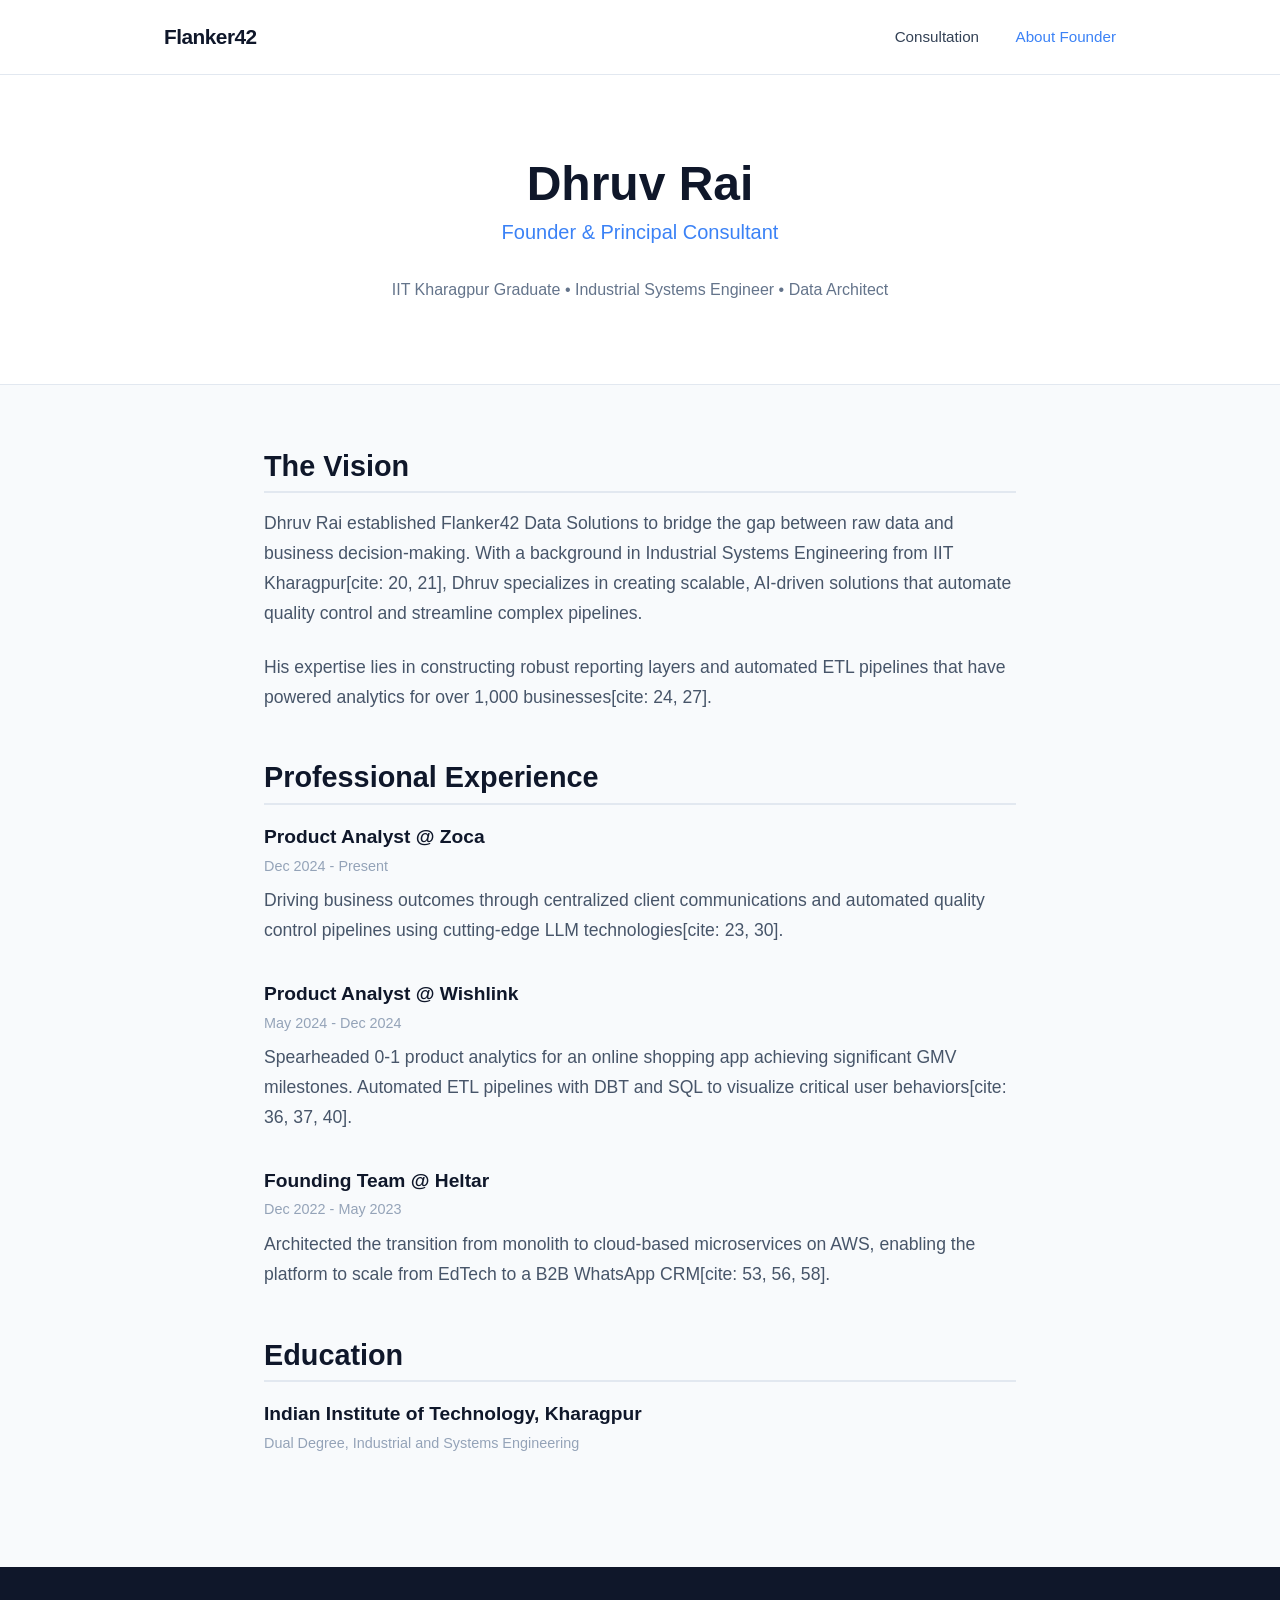
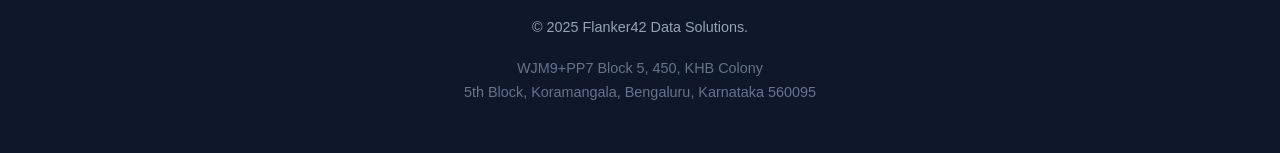
==== about.html @ cacd9719 "new theme" ====
<!DOCTYPE html>
<html lang="en">
<head>
    <meta charset="UTF-8">
    <meta name="viewport" content="width=device-width, initial-scale=1.0">
    <title>About - Flanker42 Data Solutions</title>
    <style>
        /* --- Shared CSS (Matches Index) --- */
        :root { --primary: #0f172a; --accent: #3b82f6; --text: #334155; --bg: #f8fafc; --white: #ffffff; --border: #e2e8f0; }
        * { margin: 0; padding: 0; box-sizing: border-box; }
        body { font-family: -apple-system, BlinkMacSystemFont, "Segoe UI", Roboto, Helvetica, Arial, sans-serif; line-height: 1.7; color: var(--text); background: var(--bg); }
        h1, h2, h3 { color: var(--primary); line-height: 1.2; font-weight: 700; }
        a { text-decoration: none; color: inherit; transition: 0.3s; }
        
        nav { background: var(--white); border-bottom: 1px solid var(--border); position: sticky; top: 0; z-index: 100; }
        .nav-inner { max-width: 1000px; margin: 0 auto; padding: 1.2rem 1.5rem; display: flex; justify-content: space-between; align-items: center; }
        .logo { font-size: 1.3rem; font-weight: 800; color: var(--primary); letter-spacing: -0.5px; }
        .nav-links a { margin-left: 2rem; font-size: 0.95rem; font-weight: 500; }
        .nav-links a:hover, .nav-links a.active { color: var(--accent); }

        /* Profile Specifics */
        .profile-header { background: var(--white); padding: 5rem 1.5rem; text-align: center; border-bottom: 1px solid var(--border); }
        .profile-header h1 { font-size: 3rem; margin-bottom: 0.5rem; }
        .profile-header h3 { font-size: 1.25rem; color: var(--accent); font-weight: 500; margin-bottom: 2rem; }
        
        .content-container { max-width: 800px; margin: 0 auto; padding: 4rem 1.5rem; }
        .bio-section { margin-bottom: 3rem; }
        .bio-section h2 { font-size: 1.8rem; margin-bottom: 1rem; padding-bottom: 0.5rem; border-bottom: 2px solid var(--border); }
        .bio-section p { margin-bottom: 1.5rem; font-size: 1.1rem; color: #475569; }
        
        .exp-item { margin-bottom: 2rem; }
        .exp-item h4 { font-size: 1.2rem; color: var(--primary); font-weight: 700; }
        .exp-item span { font-size: 0.9rem; color: #94a3b8; display: block; margin-bottom: 0.5rem; }
        
        footer { background: var(--primary); color: #94a3b8; padding: 3rem 1.5rem; text-align: center; font-size: 0.9rem; }
        .address { margin-top: 1rem; color: #64748b; font-style: normal; }
    </style>
</head>
<body>

    <nav>
        <div class="nav-inner">
            <a href="index.html" class="logo">Flanker42</a>
            <div class="nav-links">
                <a href="index.html">Consultation</a>
                <a href="about.html" class="active">About Founder</a>
            </div>
        </div>
    </nav>

    <header class="profile-header">
        <h1>Dhruv Rai</h1>
        <h3>Founder & Principal Consultant</h3>
        <p style="max-width: 600px; margin: 0 auto; color: #64748b;">
            IIT Kharagpur Graduate &bull; Industrial Systems Engineer &bull; Data Architect
        </p>
    </header>

    <main class="content-container">
        <section class="bio-section">
            <h2>The Vision</h2>
            <p>
                Dhruv Rai established Flanker42 Data Solutions to bridge the gap between raw data and business decision-making. With a background in Industrial Systems Engineering from IIT Kharagpur[cite: 20, 21], Dhruv specializes in creating scalable, AI-driven solutions that automate quality control and streamline complex pipelines.
            </p>
            <p>
                His expertise lies in constructing robust reporting layers and automated ETL pipelines that have powered analytics for over 1,000 businesses[cite: 24, 27].
            </p>
        </section>

        <section class="bio-section">
            <h2>Professional Experience</h2>
            
            <div class="exp-item">
                <h4>Product Analyst @ Zoca</h4>
                <span>Dec 2024 - Present</span>
                <p>Driving business outcomes through centralized client communications and automated quality control pipelines using cutting-edge LLM technologies[cite: 23, 30].</p>
            </div>

            <div class="exp-item">
                <h4>Product Analyst @ Wishlink</h4>
                <span>May 2024 - Dec 2024</span>
                <p>Spearheaded 0-1 product analytics for an online shopping app achieving significant GMV milestones. Automated ETL pipelines with DBT and SQL to visualize critical user behaviors[cite: 36, 37, 40].</p>
            </div>

            <div class="exp-item">
                <h4>Founding Team @ Heltar</h4>
                <span>Dec 2022 - May 2023</span>
                <p>Architected the transition from monolith to cloud-based microservices on AWS, enabling the platform to scale from EdTech to a B2B WhatsApp CRM[cite: 53, 56, 58].</p>
            </div>
        </section>

        <section class="bio-section">
            <h2>Education</h2>
            <div class="exp-item">
                <h4>Indian Institute of Technology, Kharagpur</h4>
                <span>Dual Degree, Industrial and Systems Engineering</span>
            </div>
        </section>
    </main>

    <footer>
        <p>&copy; 2025 Flanker42 Data Solutions.</p>
        <address class="address">
            WJM9+PP7 Block 5, 450, KHB Colony<br>
            5th Block, Koramangala, Bengaluru, Karnataka 560095
        </address>
    </footer>

</body>
</html>
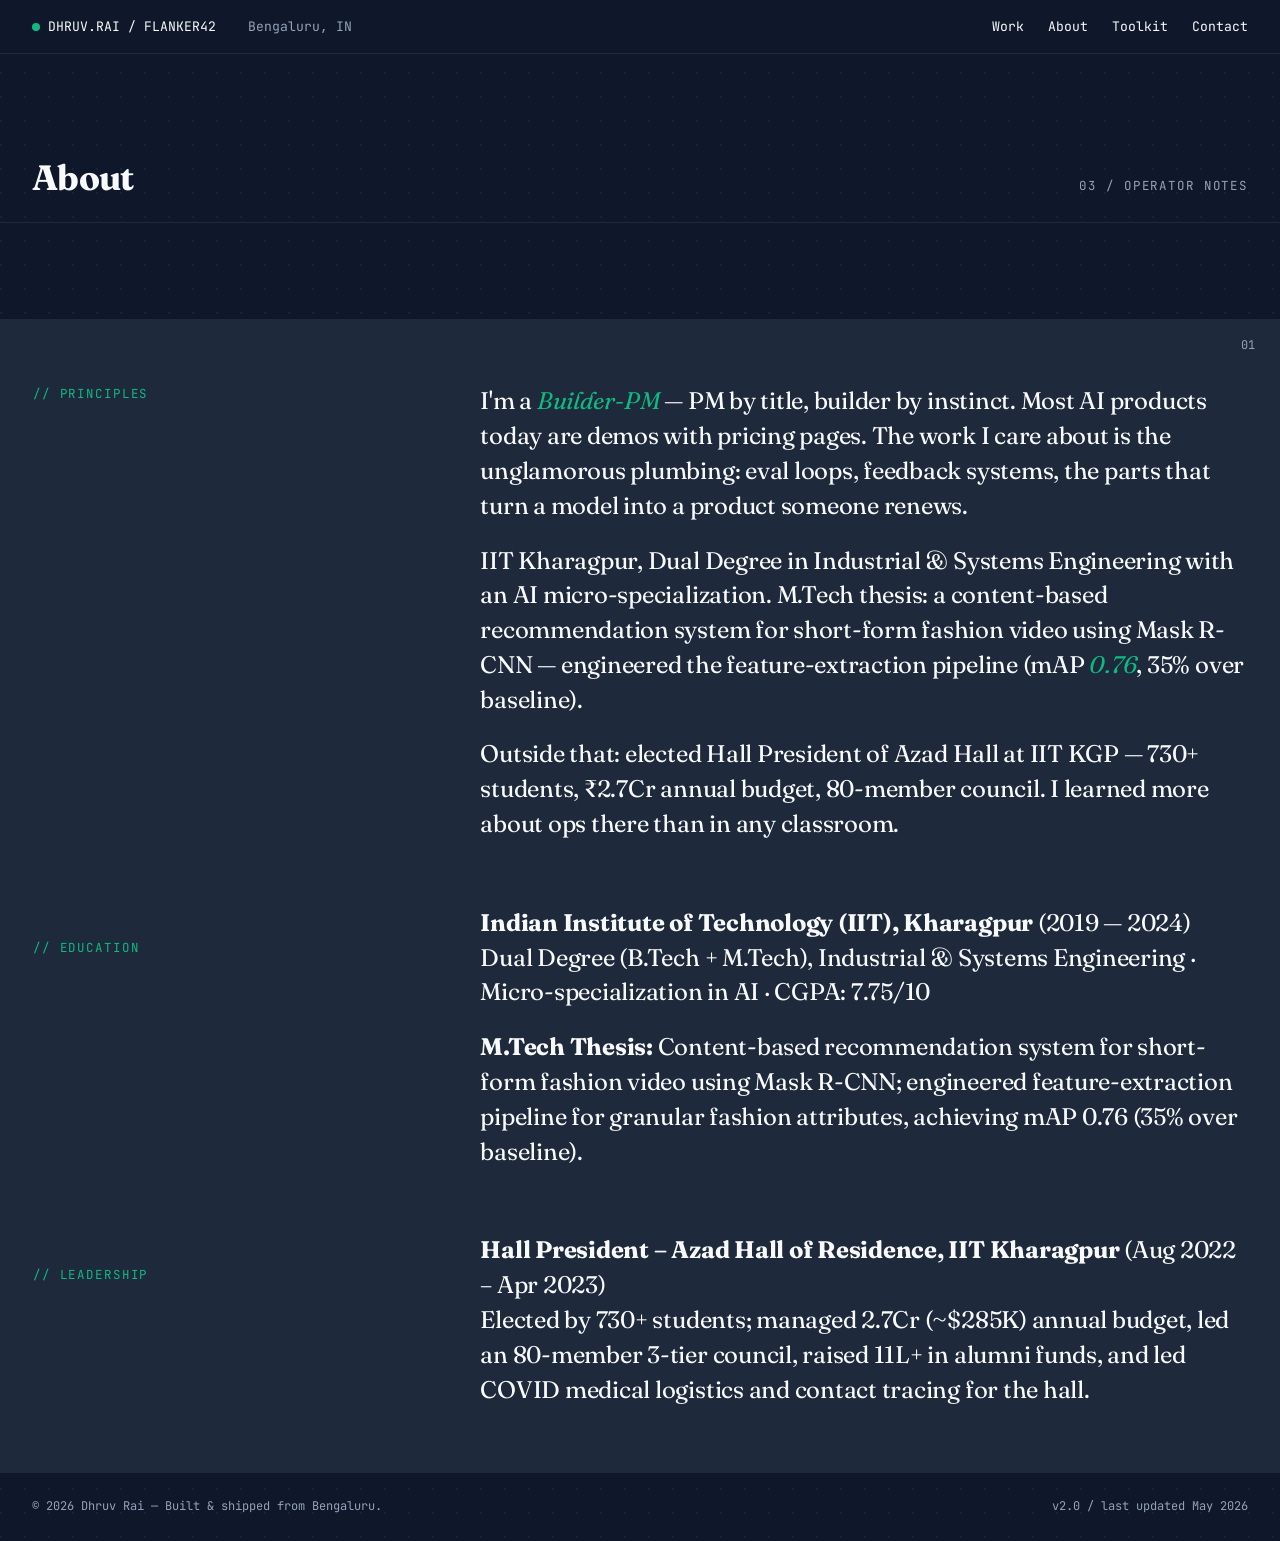
==== commit 5163c9e9: "Redesign portfolio as a multipager with blue/green theme and update CV content Co-authored-by: fLanK" ====
--- a/about.html
+++ b/about.html
@@ -3,107 +3,59 @@
 <head>
     <meta charset="UTF-8">
     <meta name="viewport" content="width=device-width, initial-scale=1.0">
-    <title>About - Flanker42 Data Solutions</title>
-    <style>
-        /* --- Shared CSS (Matches Index) --- */
-        :root { --primary: #0f172a; --accent: #3b82f6; --text: #334155; --bg: #f8fafc; --white: #ffffff; --border: #e2e8f0; }
-        * { margin: 0; padding: 0; box-sizing: border-box; }
-        body { font-family: -apple-system, BlinkMacSystemFont, "Segoe UI", Roboto, Helvetica, Arial, sans-serif; line-height: 1.7; color: var(--text); background: var(--bg); }
-        h1, h2, h3 { color: var(--primary); line-height: 1.2; font-weight: 700; }
-        a { text-decoration: none; color: inherit; transition: 0.3s; }
-        
-        nav { background: var(--white); border-bottom: 1px solid var(--border); position: sticky; top: 0; z-index: 100; }
-        .nav-inner { max-width: 1000px; margin: 0 auto; padding: 1.2rem 1.5rem; display: flex; justify-content: space-between; align-items: center; }
-        .logo { font-size: 1.3rem; font-weight: 800; color: var(--primary); letter-spacing: -0.5px; }
-        .nav-links a { margin-left: 2rem; font-size: 0.95rem; font-weight: 500; }
-        .nav-links a:hover, .nav-links a.active { color: var(--accent); }
-
-        /* Profile Specifics */
-        .profile-header { background: var(--white); padding: 5rem 1.5rem; text-align: center; border-bottom: 1px solid var(--border); }
-        .profile-header h1 { font-size: 3rem; margin-bottom: 0.5rem; }
-        .profile-header h3 { font-size: 1.25rem; color: var(--accent); font-weight: 500; margin-bottom: 2rem; }
-        
-        .content-container { max-width: 800px; margin: 0 auto; padding: 4rem 1.5rem; }
-        .bio-section { margin-bottom: 3rem; }
-        .bio-section h2 { font-size: 1.8rem; margin-bottom: 1rem; padding-bottom: 0.5rem; border-bottom: 2px solid var(--border); }
-        .bio-section p { margin-bottom: 1.5rem; font-size: 1.1rem; color: #475569; }
-        
-        .exp-item { margin-bottom: 2rem; }
-        .exp-item h4 { font-size: 1.2rem; color: var(--primary); font-weight: 700; }
-        .exp-item span { font-size: 0.9rem; color: #94a3b8; display: block; margin-bottom: 0.5rem; }
-        
-        footer { background: var(--primary); color: #94a3b8; padding: 3rem 1.5rem; text-align: center; font-size: 0.9rem; }
-        .address { margin-top: 1rem; color: #64748b; font-style: normal; }
-    </style>
+    <title>About - Dhruv Rai</title>
+    <meta name="description" content="Dhruv Rai — AI Product Manager and Builder-PM. Shipping agentic AI for SMBs at Zoca. IIT Kharagpur.">
+    <link rel="preconnect" href="https://fonts.googleapis.com">
+    <link rel="preconnect" href="https://fonts.gstatic.com" crossorigin>
+    <link href="https://fonts.googleapis.com/css2?family=Fraunces:opsz,wght@9..144,400;9..144,600;9..144,700;9..144,900&family=JetBrains+Mono:wght@400;500;700&family=Inter:wght@400;500;600&display=swap" rel="stylesheet">
+    <link rel="stylesheet" href="style.css">
 </head>
 <body>
 
-    <nav>
-        <div class="nav-inner">
-            <a href="index.html" class="logo">Flanker42</a>
-            <div class="nav-links">
-                <a href="index.html">Consultation</a>
-                <a href="about.html" class="active">About Founder</a>
+    <div class="topbar">
+        <div class="topbar-inner">
+            <div class="topbar-left">
+                <a href="index.html"><span><span class="signal"></span>DHRUV.RAI / FLANKER42</span></a>
+                <span style="color: var(--muted);">Bengaluru, IN</span>
+            </div>
+            <div class="topbar-right">
+                <a href="work.html">Work</a>
+                <a href="about.html">About</a>
+                <a href="toolkit.html">Toolkit</a>
+                <a href="contact.html">Contact</a>
             </div>
         </div>
-    </nav>
+    </div>
 
-    <header class="profile-header">
-        <h1>Dhruv Rai</h1>
-        <h3>Founder & Principal Consultant</h3>
-        <p style="max-width: 600px; margin: 0 auto; color: #64748b;">
-            IIT Kharagpur Graduate &bull; Industrial Systems Engineer &bull; Data Architect
-        </p>
-    </header>
+    <div class="section-header" id="about">
+        <h2>About</h2>
+        <span class="label">03 / Operator notes</span>
+    </div>
+    <section class="about">
+        <div class="about-label">// principles</div>
+        <div class="about-body">
+            <p>I'm a <em>Builder-PM</em> — PM by title, builder by instinct. Most AI products today are demos with pricing pages. The work I care about is the unglamorous plumbing: eval loops, feedback systems, the parts that turn a model into a product someone renews.</p>
+            <p>IIT Kharagpur, Dual Degree in Industrial &amp; Systems Engineering with an AI micro-specialization. M.Tech thesis: a content-based recommendation system for short-form fashion video using Mask R-CNN — engineered the feature-extraction pipeline (mAP <em>0.76</em>, 35% over baseline).</p>
+            <p>Outside that: elected Hall President of Azad Hall at IIT KGP — 730+ students, ₹2.7Cr annual budget, 80-member council. I learned more about ops there than in any classroom.</p>
 
-    <main class="content-container">
-        <section class="bio-section">
-            <h2>The Vision</h2>
-            <p>
-                Dhruv Rai established Flanker42 Data Solutions to bridge the gap between raw data and business decision-making. With a background in Industrial Systems Engineering from IIT Kharagpur[cite: 20, 21], Dhruv specializes in creating scalable, AI-driven solutions that automate quality control and streamline complex pipelines.
-            </p>
-            <p>
-                His expertise lies in constructing robust reporting layers and automated ETL pipelines that have powered analytics for over 1,000 businesses[cite: 24, 27].
-            </p>
-        </section>
-
-        <section class="bio-section">
-            <h2>Professional Experience</h2>
-            
-            <div class="exp-item">
-                <h4>Product Analyst @ Zoca</h4>
-                <span>Dec 2024 - Present</span>
-                <p>Driving business outcomes through centralized client communications and automated quality control pipelines using cutting-edge LLM technologies[cite: 23, 30].</p>
-            </div>
-
-            <div class="exp-item">
-                <h4>Product Analyst @ Wishlink</h4>
-                <span>May 2024 - Dec 2024</span>
-                <p>Spearheaded 0-1 product analytics for an online shopping app achieving significant GMV milestones. Automated ETL pipelines with DBT and SQL to visualize critical user behaviors[cite: 36, 37, 40].</p>
-            </div>
-
-            <div class="exp-item">
-                <h4>Founding Team @ Heltar</h4>
-                <span>Dec 2022 - May 2023</span>
-                <p>Architected the transition from monolith to cloud-based microservices on AWS, enabling the platform to scale from EdTech to a B2B WhatsApp CRM[cite: 53, 56, 58].</p>
-            </div>
-        </section>
-
-        <section class="bio-section">
-            <h2>Education</h2>
-            <div class="exp-item">
-                <h4>Indian Institute of Technology, Kharagpur</h4>
-                <span>Dual Degree, Industrial and Systems Engineering</span>
-            </div>
-        </section>
-    </main>
+        </div>
+        <div class="about-label" style="margin-top: 2rem;">// education</div>
+        <div class="about-body">
+            <p><strong>Indian Institute of Technology (IIT), Kharagpur</strong> (2019 &mdash; 2024)<br>
+            Dual Degree (B.Tech + M.Tech), Industrial &amp; Systems Engineering &middot; Micro-specialization in AI &middot; CGPA: 7.75/10</p>
+            <p><strong>M.Tech Thesis:</strong> Content-based recommendation system for short-form fashion video using Mask R-CNN; engineered feature-extraction pipeline for granular fashion attributes, achieving mAP 0.76 (35% over baseline).</p>
+        </div>
+        <div class="about-label" style="margin-top: 2rem;">// leadership</div>
+        <div class="about-body">
+            <p><strong>Hall President &ndash; Azad Hall of Residence, IIT Kharagpur</strong> (Aug 2022 &ndash; Apr 2023)<br>
+            Elected by 730+ students; managed 2.7Cr (~$285K) annual budget, led an 80-member 3-tier council, raised 11L+ in alumni funds, and led COVID medical logistics and contact tracing for the hall.</p>
+        </div>
+    </div>
+    </section>
 
     <footer>
-        <p>&copy; 2025 Flanker42 Data Solutions.</p>
-        <address class="address">
-            WJM9+PP7 Block 5, 450, KHB Colony<br>
-            5th Block, Koramangala, Bengaluru, Karnataka 560095
-        </address>
+        <span>© 2026 Dhruv Rai — Built &amp; shipped from Bengaluru.</span>
+        <span>v2.0 / last updated May 2026</span>
     </footer>
 
 </body>
--- a/style.css
+++ b/style.css
@@ -0,0 +1,428 @@
+:root {
+            --bg: #0f172a;
+            --ink: #f8fafc;
+            --muted: #94a3b8;
+            --line: #1e293b;
+            --accent: #10b981;
+            --paper: #1e293b;
+            --card: #334155;
+        }
+
+        * { margin: 0; padding: 0; box-sizing: border-box; }
+        html { scroll-behavior: smooth; }
+
+        body {
+            font-family: 'Inter', sans-serif;
+            background: var(--bg);
+            color: var(--ink);
+            line-height: 1.6;
+            font-size: 16px;
+            overflow-x: hidden;
+            background-image: radial-gradient(circle at 1px 1px, rgba(248,250,252,0.05) 1px, transparent 0);
+            background-size: 24px 24px;
+        }
+
+        a { color: inherit; text-decoration: none; }
+
+        /* Top Bar */
+        .topbar {
+            border-bottom: 1px solid var(--line);
+            background: var(--bg);
+            position: sticky;
+            top: 0;
+            z-index: 100;
+            backdrop-filter: blur(8px);
+        }
+        .topbar-inner {
+            max-width: 1280px;
+            margin: 0 auto;
+            padding: 1rem 2rem;
+            display: flex;
+            justify-content: space-between;
+            align-items: center;
+            font-family: 'JetBrains Mono', monospace;
+            font-size: 0.82rem;
+        }
+        .topbar-left { display: flex; gap: 2rem; align-items: center; }
+        .signal {
+            display: inline-block;
+            width: 8px; height: 8px;
+            background: var(--accent);
+            border-radius: 50%;
+            margin-right: 0.5rem;
+            animation: pulse 2s infinite;
+        }
+        @keyframes pulse {
+            0%, 100% { opacity: 1; }
+            50% { opacity: 0.4; }
+        }
+        .topbar-right { display: flex; gap: 1.5rem; }
+        .topbar-right a { transition: color 0.2s; }
+        .topbar-right a:hover { color: var(--accent); }
+
+        /* Hero */
+        .hero {
+            max-width: 1280px;
+            margin: 0 auto;
+            padding: 5rem 2rem 4rem;
+            position: relative;
+        }
+        .hero-meta {
+            font-family: 'JetBrains Mono', monospace;
+            font-size: 0.78rem;
+            color: var(--muted);
+            text-transform: uppercase;
+            letter-spacing: 0.15em;
+            margin-bottom: 2rem;
+            display: flex;
+            gap: 1.5rem;
+            flex-wrap: wrap;
+        }
+        .hero-meta span::before {
+            content: "→ ";
+            color: var(--accent);
+        }
+        .hero h1 {
+            font-family: 'Fraunces', serif;
+            font-weight: 900;
+            font-size: clamp(3rem, 9vw, 7.5rem);
+            line-height: 0.95;
+            letter-spacing: -0.04em;
+            margin-bottom: 2rem;
+            font-variation-settings: "opsz" 144;
+        }
+        .hero h1 em {
+            font-style: italic;
+            font-weight: 400;
+            color: var(--accent);
+        }
+        .hero-tagline {
+            max-width: 640px;
+            font-size: 1.35rem;
+            line-height: 1.5;
+            color: var(--ink);
+            margin-bottom: 3rem;
+            font-weight: 400;
+        }
+        .hero-tagline strong { font-weight: 600; }
+        .hero-grid {
+            display: grid;
+            grid-template-columns: 1fr 1fr 1fr 1fr;
+            gap: 0;
+            border-top: 1px solid var(--line);
+            border-bottom: 1px solid var(--line);
+            margin-top: 2rem;
+        }
+        .stat {
+            padding: 1.5rem 1.25rem;
+            border-right: 1px solid var(--line);
+        }
+        .stat:last-child { border-right: none; }
+        .stat-num {
+            font-family: 'Fraunces', serif;
+            font-size: 2.4rem;
+            font-weight: 700;
+            line-height: 1;
+            margin-bottom: 0.5rem;
+            letter-spacing: -0.02em;
+        }
+        .stat-label {
+            font-family: 'JetBrains Mono', monospace;
+            font-size: 0.72rem;
+            color: var(--muted);
+            text-transform: uppercase;
+            letter-spacing: 0.1em;
+        }
+
+        /* Section header */
+        .section-header {
+            max-width: 1280px;
+            margin: 6rem auto 2rem;
+            padding: 0 2rem;
+            display: flex;
+            justify-content: space-between;
+            align-items: baseline;
+            border-bottom: 1px solid var(--line);
+            padding-bottom: 1rem;
+        }
+        .section-header h2 {
+            font-family: 'Fraunces', serif;
+            font-size: 2.2rem;
+            font-weight: 700;
+            letter-spacing: -0.02em;
+        }
+        .section-header .label {
+            font-family: 'JetBrains Mono', monospace;
+            font-size: 0.78rem;
+            color: var(--muted);
+            text-transform: uppercase;
+            letter-spacing: 0.15em;
+        }
+
+        /* Work */
+        .work { max-width: 1280px; margin: 0 auto; padding: 0 2rem; }
+        .role {
+            border-bottom: 1px solid var(--line);
+            padding: 2.5rem 0;
+            display: grid;
+            grid-template-columns: 240px 1fr;
+            gap: 3rem;
+        }
+        .role:last-child { border-bottom: none; }
+        .role-meta {
+            font-family: 'JetBrains Mono', monospace;
+            font-size: 0.82rem;
+        }
+        .role-company {
+            font-weight: 700;
+            font-size: 1rem;
+            margin-bottom: 0.4rem;
+            color: var(--ink);
+        }
+        .role-period { color: var(--muted); margin-bottom: 0.6rem; }
+        .role-tag {
+            display: inline-block;
+            padding: 0.2rem 0.6rem;
+            background: var(--ink);
+            color: var(--bg);
+            font-size: 0.7rem;
+            text-transform: uppercase;
+            letter-spacing: 0.1em;
+            margin-top: 0.4rem;
+        }
+        .role-tag.alt { background: var(--accent); color: var(--ink); }
+        .role-body h3 {
+            font-family: 'Fraunces', serif;
+            font-size: 1.6rem;
+            font-weight: 600;
+            margin-bottom: 0.3rem;
+            letter-spacing: -0.01em;
+        }
+        .role-subtitle {
+            color: var(--muted);
+            font-size: 0.95rem;
+            margin-bottom: 1.5rem;
+            font-style: italic;
+        }
+        .ship-list { list-style: none; display: grid; gap: 1rem; }
+        .ship {
+            display: grid;
+            grid-template-columns: auto 1fr;
+            gap: 1rem;
+            padding: 0.75rem 0;
+            transition: transform 0.2s;
+        }
+        .ship:hover { transform: translateX(4px); }
+        .ship-marker {
+            font-family: 'JetBrains Mono', monospace;
+            font-size: 0.75rem;
+            color: var(--accent);
+            font-weight: 700;
+            padding-top: 0.15rem;
+            white-space: nowrap;
+        }
+        .ship-content strong {
+            display: block;
+            font-weight: 600;
+            margin-bottom: 0.25rem;
+            color: var(--ink);
+        }
+        .ship-content span { color: var(--muted); font-size: 0.95rem; }
+        .ship-content .num {
+            color: var(--accent);
+            font-weight: 600;
+            font-family: 'JetBrains Mono', monospace;
+            font-size: 0.92rem;
+        }
+
+        /* About */
+        .about {
+            max-width: 1280px;
+            margin: 6rem auto 0;
+            padding: 4rem 2rem;
+            background: var(--paper);
+            border: 1px solid var(--line);
+            display: grid;
+            grid-template-columns: 1fr 2fr;
+            gap: 4rem;
+            position: relative;
+        }
+        .about::before {
+            content: "01";
+            position: absolute;
+            top: 1rem; right: 1.5rem;
+            font-family: 'JetBrains Mono', monospace;
+            font-size: 0.75rem;
+            color: var(--muted);
+        }
+        .about-label {
+            font-family: 'JetBrains Mono', monospace;
+            font-size: 0.78rem;
+            text-transform: uppercase;
+            letter-spacing: 0.15em;
+            color: var(--accent);
+        }
+        .about-body {
+            font-family: 'Fraunces', serif;
+            font-size: 1.5rem;
+            line-height: 1.45;
+            font-weight: 400;
+            letter-spacing: -0.01em;
+        }
+        .about-body p { margin-bottom: 1.25rem; }
+        .about-body p:last-child { margin-bottom: 0; }
+        .about-body em { color: var(--accent); font-style: italic; }
+
+        /* Toolkit */
+        .toolkit { max-width: 1280px; margin: 4rem auto 0; padding: 0 2rem; }
+        .toolkit-grid {
+            display: grid;
+            grid-template-columns: repeat(3, 1fr);
+            gap: 1px;
+            background: var(--line);
+            border: 1px solid var(--line);
+        }
+        .tool-cell { background: var(--card); padding: 2rem 1.75rem; }
+        .tool-cell h4 {
+            font-family: 'JetBrains Mono', monospace;
+            font-size: 0.78rem;
+            text-transform: uppercase;
+            letter-spacing: 0.15em;
+            color: var(--accent);
+            margin-bottom: 1rem;
+        }
+        .tool-cell p {
+            font-family: 'Fraunces', serif;
+            font-size: 1.1rem;
+            line-height: 1.5;
+        }
+
+        /* Closer / Contact */
+        .closer { max-width: 1280px; margin: 6rem auto 0; padding: 0 2rem; }
+        .consult-note {
+            border: 1px solid var(--line);
+            padding: 2rem 2.25rem;
+            margin-bottom: 3rem;
+            display: flex;
+            justify-content: space-between;
+            align-items: center;
+            gap: 2rem;
+            background: var(--paper);
+            flex-wrap: wrap;
+        }
+        .consult-note-text {
+            font-family: 'JetBrains Mono', monospace;
+            font-size: 0.85rem;
+            line-height: 1.5;
+            flex: 1;
+            min-width: 280px;
+        }
+        .consult-note-text strong {
+            color: var(--accent);
+            text-transform: uppercase;
+            letter-spacing: 0.1em;
+            font-size: 0.78rem;
+            display: block;
+            margin-bottom: 0.4rem;
+        }
+        .consult-link {
+            font-family: 'JetBrains Mono', monospace;
+            font-size: 0.85rem;
+            border-bottom: 1px solid var(--ink);
+            padding-bottom: 2px;
+            transition: color 0.2s, border-color 0.2s;
+            white-space: nowrap;
+        }
+        .consult-link:hover { color: var(--accent); border-color: var(--accent); }
+
+        .contact-block { text-align: center; padding: 5rem 0 6rem; }
+        .contact-block .pre {
+            font-family: 'JetBrains Mono', monospace;
+            font-size: 0.78rem;
+            color: var(--muted);
+            text-transform: uppercase;
+            letter-spacing: 0.2em;
+            margin-bottom: 1.5rem;
+        }
+        .contact-block h2 {
+            font-family: 'Fraunces', serif;
+            font-size: clamp(2.5rem, 6vw, 4.5rem);
+            font-weight: 900;
+            letter-spacing: -0.03em;
+            line-height: 1;
+            margin-bottom: 2rem;
+        }
+        .contact-block h2 em {
+            font-style: italic;
+            font-weight: 400;
+            color: var(--accent);
+        }
+        .contact-links {
+            display: flex;
+            gap: 0.75rem;
+            justify-content: center;
+            flex-wrap: wrap;
+            margin-top: 2rem;
+        }
+        .contact-pill {
+            font-family: 'JetBrains Mono', monospace;
+            font-size: 0.85rem;
+            padding: 0.7rem 1.25rem;
+            border: 1px solid var(--line);
+            transition: background 0.2s, color 0.2s;
+            background: var(--bg);
+        }
+        .contact-pill:hover { background: var(--ink); color: var(--bg); }
+        .contact-pill.primary {
+            background: var(--accent);
+            border-color: var(--accent);
+            color: var(--ink);
+            font-weight: 600;
+        }
+        .contact-pill.primary:hover {
+            background: var(--ink);
+            border-color: var(--ink);
+            color: var(--bg);
+        }
+
+        footer {
+            border-top: 1px solid var(--line);
+            padding: 1.5rem 2rem;
+            font-family: 'JetBrains Mono', monospace;
+            font-size: 0.75rem;
+            color: var(--muted);
+            display: flex;
+            justify-content: space-between;
+            max-width: 1280px;
+            margin: 0 auto;
+            flex-wrap: wrap;
+            gap: 1rem;
+        }
+
+        @keyframes fadeUp {
+            from { opacity: 0; transform: translateY(20px); }
+            to { opacity: 1; transform: translateY(0); }
+        }
+        .hero h1, .hero-tagline, .hero-meta, .hero-grid {
+            animation: fadeUp 0.7s ease-out backwards;
+        }
+        .hero-meta { animation-delay: 0.05s; }
+        .hero h1 { animation-delay: 0.15s; }
+        .hero-tagline { animation-delay: 0.3s; }
+        .hero-grid { animation-delay: 0.45s; }
+
+        @media (max-width: 900px) {
+            .hero-grid { grid-template-columns: 1fr 1fr; }
+            .stat:nth-child(2) { border-right: none; }
+            .stat:nth-child(1), .stat:nth-child(2) { border-bottom: 1px solid var(--line); }
+            .role { grid-template-columns: 1fr; gap: 1.5rem; }
+            .about { grid-template-columns: 1fr; gap: 1.5rem; padding: 2.5rem 1.5rem; }
+            .about-body { font-size: 1.2rem; }
+            .toolkit-grid { grid-template-columns: 1fr; }
+            .topbar-inner { padding: 0.75rem 1.25rem; flex-direction: column; gap: 0.5rem; align-items: flex-start; }
+            .topbar-left, .topbar-right { width: 100%; justify-content: space-between; }
+            .topbar-right { gap: 1rem; }
+            .hero { padding: 3rem 1.5rem 2.5rem; }
+            .work, .toolkit, .closer, .section-header { padding-left: 1.5rem; padding-right: 1.5rem; }
+            .consult-note { flex-direction: column; align-items: flex-start; }
+        }
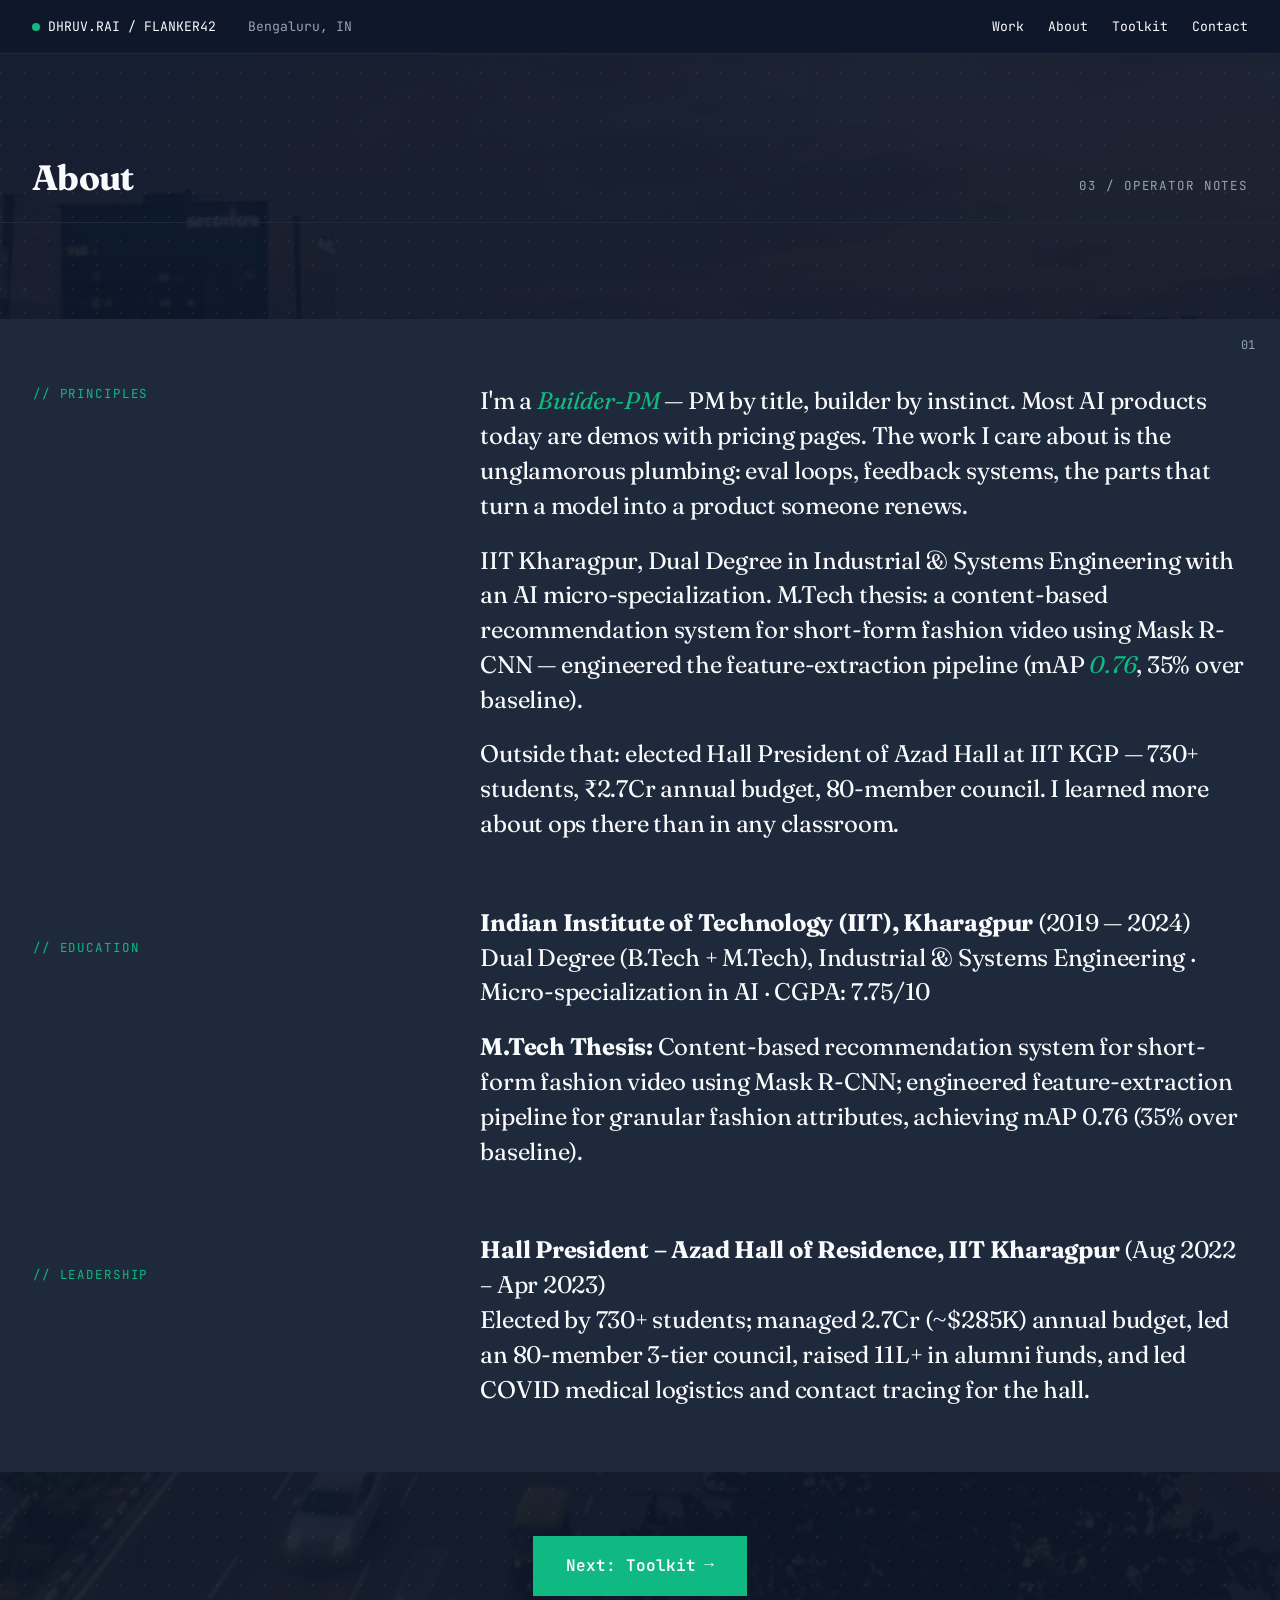
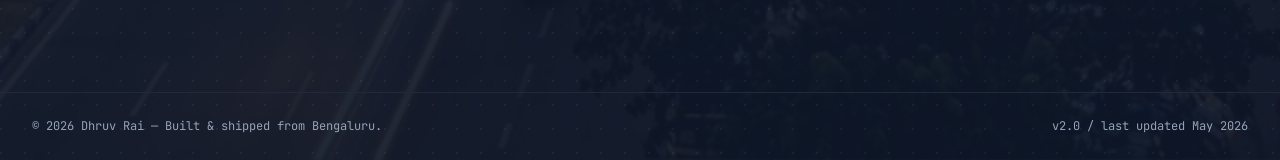
==== commit 936f639b: "Convert to multipager with redesign, animations, and updated CV content Co-authored-by: fLanKer42 <5" ====
--- a/about.html
+++ b/about.html
@@ -50,8 +50,15 @@
             <p><strong>Hall President &ndash; Azad Hall of Residence, IIT Kharagpur</strong> (Aug 2022 &ndash; Apr 2023)<br>
             Elected by 730+ students; managed 2.7Cr (~$285K) annual budget, led an 80-member 3-tier council, raised 11L+ in alumni funds, and led COVID medical logistics and contact tracing for the hall.</p>
         </div>
+        </section>
+
+
+    <div class="flow-nav" style="text-align: center; margin: 4rem 0; padding-bottom: 2rem;">
+        <a href="toolkit.html" class="contact-pill primary" style="display: inline-flex; align-items: center; gap: 0.5rem; text-decoration: none; font-size: 1rem; padding: 1rem 2rem;">
+            <span>Next: Toolkit</span>
+            <span style="font-family: monospace;">&rarr;</span>
+        </a>
     </div>
-    </section>
 
     <footer>
         <span>© 2026 Dhruv Rai — Built &amp; shipped from Bengaluru.</span>
--- a/style.css
+++ b/style.css
@@ -426,3 +426,23 @@
             .work, .toolkit, .closer, .section-header { padding-left: 1.5rem; padding-right: 1.5rem; }
             .consult-note { flex-direction: column; align-items: flex-start; }
         }
+
+        @keyframes futuristic-page-load {
+            0% { opacity: 0; transform: scale(0.98) translateY(10px); filter: blur(4px); }
+            100% { opacity: 1; transform: scale(1) translateY(0); filter: blur(0); }
+        }
+        body {
+            animation: futuristic-page-load 0.6s cubic-bezier(0.22, 1, 0.36, 1) forwards;
+        }
+
+        body::before {
+            content: '';
+            position: fixed;
+            top: 0; left: 0; right: 0; bottom: 0;
+            background-image: url('./images/background.jpg');
+            background-size: cover;
+            background-position: center;
+            opacity: 0.08;
+            z-index: -1;
+            pointer-events: none;
+        }
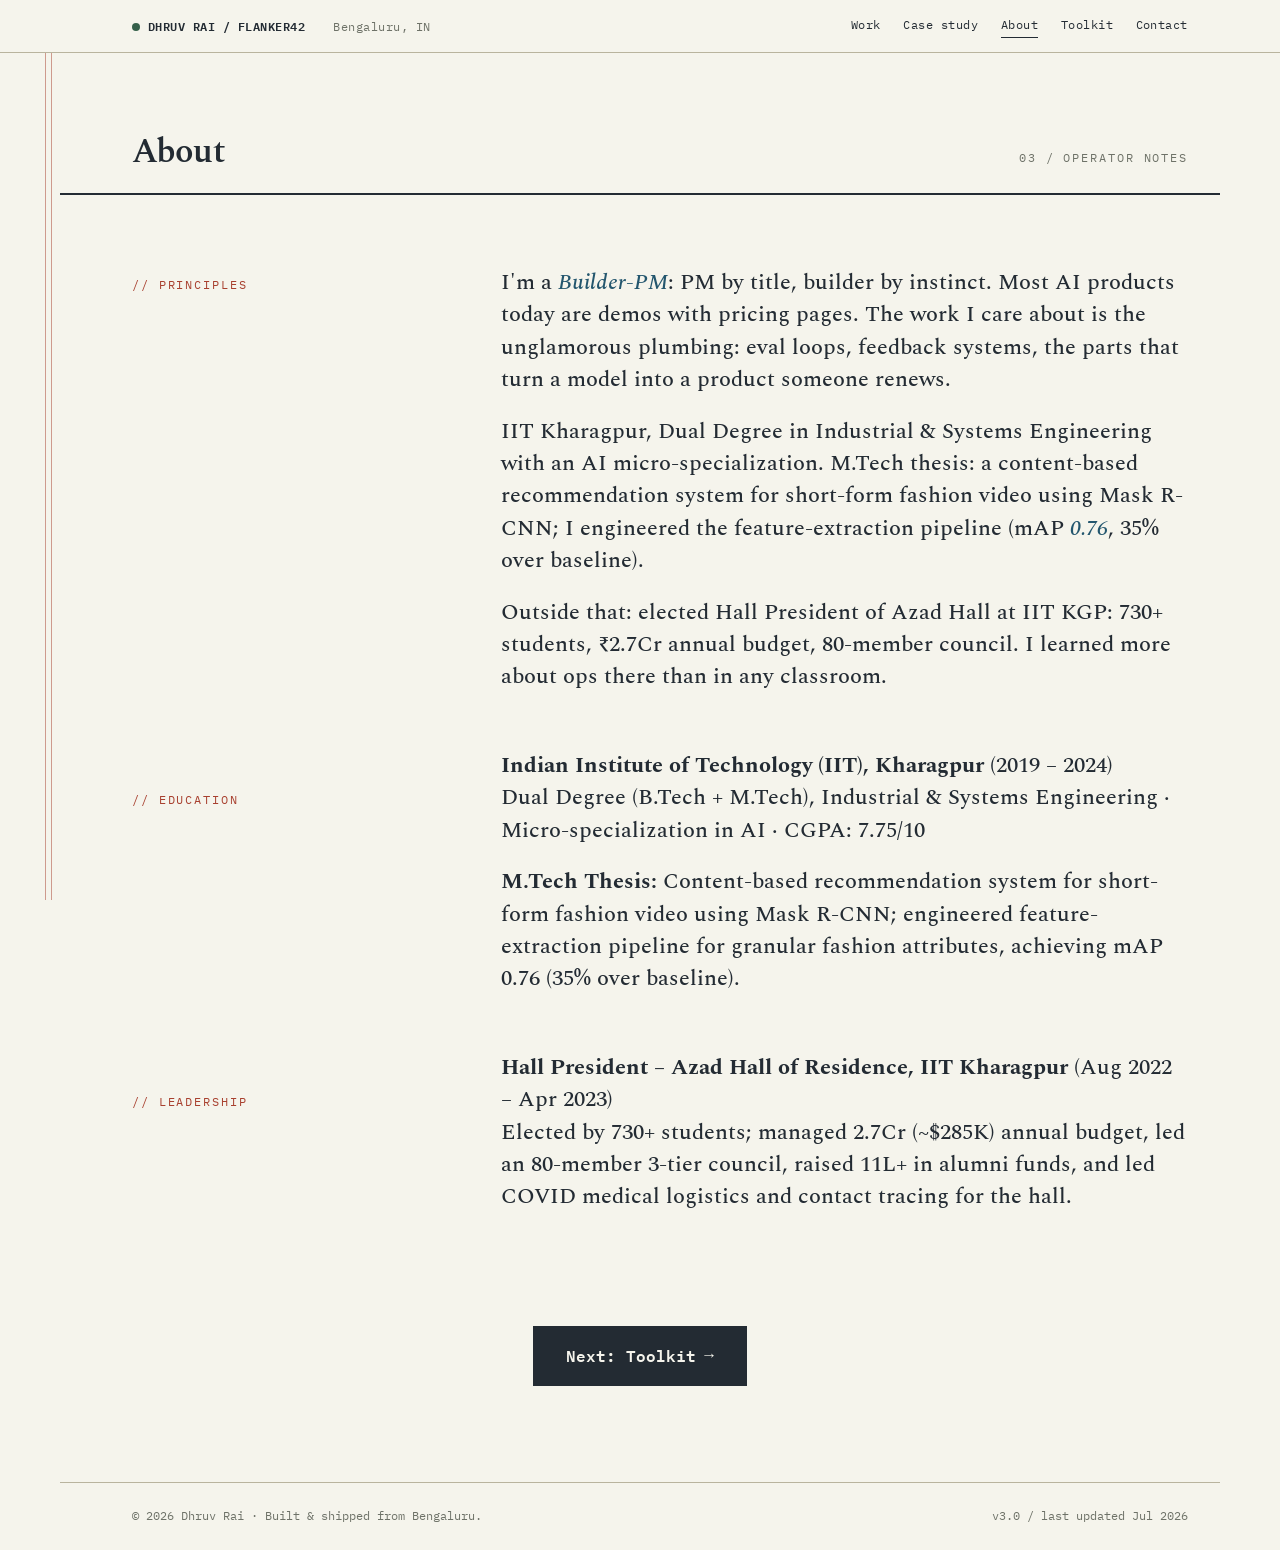
==== commit 89a1efde: "Redesign as paper-ledger theme; update content post-Zoca; add Grievance Ledger case study - New visu" ====
--- a/about.html
+++ b/about.html
@@ -4,10 +4,10 @@
     <meta charset="UTF-8">
     <meta name="viewport" content="width=device-width, initial-scale=1.0">
     <title>About - Dhruv Rai</title>
-    <meta name="description" content="Dhruv Rai — AI Product Manager and Builder-PM. Shipping agentic AI for SMBs at Zoca. IIT Kharagpur.">
+    <meta name="description" content="Dhruv Rai: AI Product Manager and Builder-PM (IIT Kharagpur, ex-Zoca). Open to full-time PM roles in Bengaluru. Currently building The Public Grievance Ledger.">
     <link rel="preconnect" href="https://fonts.googleapis.com">
     <link rel="preconnect" href="https://fonts.gstatic.com" crossorigin>
-    <link href="https://fonts.googleapis.com/css2?family=Fraunces:opsz,wght@9..144,400;9..144,600;9..144,700;9..144,900&family=JetBrains+Mono:wght@400;500;700&family=Inter:wght@400;500;600&display=swap" rel="stylesheet">
+    <link href="https://fonts.googleapis.com/css2?family=Spectral:ital,wght@0,500;0,600;0,700;1,500;1,600&family=Public+Sans:wght@400;500;600&family=IBM+Plex+Mono:wght@400;500;600&display=swap" rel="stylesheet">
     <link rel="stylesheet" href="style.css">
 </head>
 <body>
@@ -15,15 +15,16 @@
     <div class="topbar">
         <div class="topbar-inner">
             <div class="topbar-left">
-                <a href="index.html"><span><span class="signal"></span>DHRUV.RAI / FLANKER42</span></a>
-                <span style="color: var(--muted);">Bengaluru, IN</span>
+                <a href="index.html"><span><span class="signal"></span>DHRUV RAI / FLANKER42</span></a>
+                <span class="topbar-loc">Bengaluru, IN</span>
             </div>
-            <div class="topbar-right">
+            <nav class="topbar-right">
                 <a href="work.html">Work</a>
-                <a href="about.html">About</a>
+                <a href="grievance-ledger.html">Case study</a>
+                <a href="about.html" aria-current="page">About</a>
                 <a href="toolkit.html">Toolkit</a>
                 <a href="contact.html">Contact</a>
-            </div>
+            </nav>
         </div>
     </div>
 
@@ -34,14 +35,14 @@
     <section class="about">
         <div class="about-label">// principles</div>
         <div class="about-body">
-            <p>I'm a <em>Builder-PM</em> — PM by title, builder by instinct. Most AI products today are demos with pricing pages. The work I care about is the unglamorous plumbing: eval loops, feedback systems, the parts that turn a model into a product someone renews.</p>
-            <p>IIT Kharagpur, Dual Degree in Industrial &amp; Systems Engineering with an AI micro-specialization. M.Tech thesis: a content-based recommendation system for short-form fashion video using Mask R-CNN — engineered the feature-extraction pipeline (mAP <em>0.76</em>, 35% over baseline).</p>
-            <p>Outside that: elected Hall President of Azad Hall at IIT KGP — 730+ students, ₹2.7Cr annual budget, 80-member council. I learned more about ops there than in any classroom.</p>
+            <p>I'm a <em>Builder-PM</em>: PM by title, builder by instinct. Most AI products today are demos with pricing pages. The work I care about is the unglamorous plumbing: eval loops, feedback systems, the parts that turn a model into a product someone renews.</p>
+            <p>IIT Kharagpur, Dual Degree in Industrial &amp; Systems Engineering with an AI micro-specialization. M.Tech thesis: a content-based recommendation system for short-form fashion video using Mask R-CNN; I engineered the feature-extraction pipeline (mAP <em>0.76</em>, 35% over baseline).</p>
+            <p>Outside that: elected Hall President of Azad Hall at IIT KGP: 730+ students, ₹2.7Cr annual budget, 80-member council. I learned more about ops there than in any classroom.</p>
 
         </div>
         <div class="about-label" style="margin-top: 2rem;">// education</div>
         <div class="about-body">
-            <p><strong>Indian Institute of Technology (IIT), Kharagpur</strong> (2019 &mdash; 2024)<br>
+            <p><strong>Indian Institute of Technology (IIT), Kharagpur</strong> (2019 &ndash; 2024)<br>
             Dual Degree (B.Tech + M.Tech), Industrial &amp; Systems Engineering &middot; Micro-specialization in AI &middot; CGPA: 7.75/10</p>
             <p><strong>M.Tech Thesis:</strong> Content-based recommendation system for short-form fashion video using Mask R-CNN; engineered feature-extraction pipeline for granular fashion attributes, achieving mAP 0.76 (35% over baseline).</p>
         </div>
@@ -61,8 +62,8 @@
     </div>
 
     <footer>
-        <span>© 2026 Dhruv Rai — Built &amp; shipped from Bengaluru.</span>
-        <span>v2.0 / last updated May 2026</span>
+        <span>© 2026 Dhruv Rai · Built &amp; shipped from Bengaluru.</span>
+        <span>v3.0 / last updated Jul 2026</span>
     </footer>
 
 </body>
--- a/style.css
+++ b/style.css
@@ -1,448 +1,653 @@
+/* ============================================================
+   DHRUV RAI — flanker42 · "The Ledger"
+   Paper ground, ink type, red margin rule, stamped statuses.
+   Display: Spectral · Body: Public Sans · Data: IBM Plex Mono
+   ============================================================ */
+
 :root {
-            --bg: #0f172a;
-            --ink: #f8fafc;
-            --muted: #94a3b8;
-            --line: #1e293b;
-            --accent: #10b981;
-            --paper: #1e293b;
-            --card: #334155;
-        }
-
-        * { margin: 0; padding: 0; box-sizing: border-box; }
-        html { scroll-behavior: smooth; }
-
-        body {
-            font-family: 'Inter', sans-serif;
-            background: var(--bg);
-            color: var(--ink);
-            line-height: 1.6;
-            font-size: 16px;
-            overflow-x: hidden;
-            background-image: radial-gradient(circle at 1px 1px, rgba(248,250,252,0.05) 1px, transparent 0);
-            background-size: 24px 24px;
-        }
-
-        a { color: inherit; text-decoration: none; }
-
-        /* Top Bar */
-        .topbar {
-            border-bottom: 1px solid var(--line);
-            background: var(--bg);
-            position: sticky;
-            top: 0;
-            z-index: 100;
-            backdrop-filter: blur(8px);
-        }
-        .topbar-inner {
-            max-width: 1280px;
-            margin: 0 auto;
-            padding: 1rem 2rem;
-            display: flex;
-            justify-content: space-between;
-            align-items: center;
-            font-family: 'JetBrains Mono', monospace;
-            font-size: 0.82rem;
-        }
-        .topbar-left { display: flex; gap: 2rem; align-items: center; }
-        .signal {
-            display: inline-block;
-            width: 8px; height: 8px;
-            background: var(--accent);
-            border-radius: 50%;
-            margin-right: 0.5rem;
-            animation: pulse 2s infinite;
-        }
-        @keyframes pulse {
-            0%, 100% { opacity: 1; }
-            50% { opacity: 0.4; }
-        }
-        .topbar-right { display: flex; gap: 1.5rem; }
-        .topbar-right a { transition: color 0.2s; }
-        .topbar-right a:hover { color: var(--accent); }
-
-        /* Hero */
-        .hero {
-            max-width: 1280px;
-            margin: 0 auto;
-            padding: 5rem 2rem 4rem;
-            position: relative;
-        }
-        .hero-meta {
-            font-family: 'JetBrains Mono', monospace;
-            font-size: 0.78rem;
-            color: var(--muted);
-            text-transform: uppercase;
-            letter-spacing: 0.15em;
-            margin-bottom: 2rem;
-            display: flex;
-            gap: 1.5rem;
-            flex-wrap: wrap;
-        }
-        .hero-meta span::before {
-            content: "→ ";
-            color: var(--accent);
-        }
-        .hero h1 {
-            font-family: 'Fraunces', serif;
-            font-weight: 900;
-            font-size: clamp(3rem, 9vw, 7.5rem);
-            line-height: 0.95;
-            letter-spacing: -0.04em;
-            margin-bottom: 2rem;
-            font-variation-settings: "opsz" 144;
-        }
-        .hero h1 em {
-            font-style: italic;
-            font-weight: 400;
-            color: var(--accent);
-        }
-        .hero-tagline {
-            max-width: 640px;
-            font-size: 1.35rem;
-            line-height: 1.5;
-            color: var(--ink);
-            margin-bottom: 3rem;
-            font-weight: 400;
-        }
-        .hero-tagline strong { font-weight: 600; }
-        .hero-grid {
-            display: grid;
-            grid-template-columns: 1fr 1fr 1fr 1fr;
-            gap: 0;
-            border-top: 1px solid var(--line);
-            border-bottom: 1px solid var(--line);
-            margin-top: 2rem;
-        }
-        .stat {
-            padding: 1.5rem 1.25rem;
-            border-right: 1px solid var(--line);
-        }
-        .stat:last-child { border-right: none; }
-        .stat-num {
-            font-family: 'Fraunces', serif;
-            font-size: 2.4rem;
-            font-weight: 700;
-            line-height: 1;
-            margin-bottom: 0.5rem;
-            letter-spacing: -0.02em;
-        }
-        .stat-label {
-            font-family: 'JetBrains Mono', monospace;
-            font-size: 0.72rem;
-            color: var(--muted);
-            text-transform: uppercase;
-            letter-spacing: 0.1em;
-        }
-
-        /* Section header */
-        .section-header {
-            max-width: 1280px;
-            margin: 6rem auto 2rem;
-            padding: 0 2rem;
-            display: flex;
-            justify-content: space-between;
-            align-items: baseline;
-            border-bottom: 1px solid var(--line);
-            padding-bottom: 1rem;
-        }
-        .section-header h2 {
-            font-family: 'Fraunces', serif;
-            font-size: 2.2rem;
-            font-weight: 700;
-            letter-spacing: -0.02em;
-        }
-        .section-header .label {
-            font-family: 'JetBrains Mono', monospace;
-            font-size: 0.78rem;
-            color: var(--muted);
-            text-transform: uppercase;
-            letter-spacing: 0.15em;
-        }
-
-        /* Work */
-        .work { max-width: 1280px; margin: 0 auto; padding: 0 2rem; }
-        .role {
-            border-bottom: 1px solid var(--line);
-            padding: 2.5rem 0;
-            display: grid;
-            grid-template-columns: 240px 1fr;
-            gap: 3rem;
-        }
-        .role:last-child { border-bottom: none; }
-        .role-meta {
-            font-family: 'JetBrains Mono', monospace;
-            font-size: 0.82rem;
-        }
-        .role-company {
-            font-weight: 700;
-            font-size: 1rem;
-            margin-bottom: 0.4rem;
-            color: var(--ink);
-        }
-        .role-period { color: var(--muted); margin-bottom: 0.6rem; }
-        .role-tag {
-            display: inline-block;
-            padding: 0.2rem 0.6rem;
-            background: var(--ink);
-            color: var(--bg);
-            font-size: 0.7rem;
-            text-transform: uppercase;
-            letter-spacing: 0.1em;
-            margin-top: 0.4rem;
-        }
-        .role-tag.alt { background: var(--accent); color: var(--ink); }
-        .role-body h3 {
-            font-family: 'Fraunces', serif;
-            font-size: 1.6rem;
-            font-weight: 600;
-            margin-bottom: 0.3rem;
-            letter-spacing: -0.01em;
-        }
-        .role-subtitle {
-            color: var(--muted);
-            font-size: 0.95rem;
-            margin-bottom: 1.5rem;
-            font-style: italic;
-        }
-        .ship-list { list-style: none; display: grid; gap: 1rem; }
-        .ship {
-            display: grid;
-            grid-template-columns: auto 1fr;
-            gap: 1rem;
-            padding: 0.75rem 0;
-            transition: transform 0.2s;
-        }
-        .ship:hover { transform: translateX(4px); }
-        .ship-marker {
-            font-family: 'JetBrains Mono', monospace;
-            font-size: 0.75rem;
-            color: var(--accent);
-            font-weight: 700;
-            padding-top: 0.15rem;
-            white-space: nowrap;
-        }
-        .ship-content strong {
-            display: block;
-            font-weight: 600;
-            margin-bottom: 0.25rem;
-            color: var(--ink);
-        }
-        .ship-content span { color: var(--muted); font-size: 0.95rem; }
-        .ship-content .num {
-            color: var(--accent);
-            font-weight: 600;
-            font-family: 'JetBrains Mono', monospace;
-            font-size: 0.92rem;
-        }
-
-        /* About */
-        .about {
-            max-width: 1280px;
-            margin: 6rem auto 0;
-            padding: 4rem 2rem;
-            background: var(--paper);
-            border: 1px solid var(--line);
-            display: grid;
-            grid-template-columns: 1fr 2fr;
-            gap: 4rem;
-            position: relative;
-        }
-        .about::before {
-            content: "01";
-            position: absolute;
-            top: 1rem; right: 1.5rem;
-            font-family: 'JetBrains Mono', monospace;
-            font-size: 0.75rem;
-            color: var(--muted);
-        }
-        .about-label {
-            font-family: 'JetBrains Mono', monospace;
-            font-size: 0.78rem;
-            text-transform: uppercase;
-            letter-spacing: 0.15em;
-            color: var(--accent);
-        }
-        .about-body {
-            font-family: 'Fraunces', serif;
-            font-size: 1.5rem;
-            line-height: 1.45;
-            font-weight: 400;
-            letter-spacing: -0.01em;
-        }
-        .about-body p { margin-bottom: 1.25rem; }
-        .about-body p:last-child { margin-bottom: 0; }
-        .about-body em { color: var(--accent); font-style: italic; }
-
-        /* Toolkit */
-        .toolkit { max-width: 1280px; margin: 4rem auto 0; padding: 0 2rem; }
-        .toolkit-grid {
-            display: grid;
-            grid-template-columns: repeat(3, 1fr);
-            gap: 1px;
-            background: var(--line);
-            border: 1px solid var(--line);
-        }
-        .tool-cell { background: var(--card); padding: 2rem 1.75rem; }
-        .tool-cell h4 {
-            font-family: 'JetBrains Mono', monospace;
-            font-size: 0.78rem;
-            text-transform: uppercase;
-            letter-spacing: 0.15em;
-            color: var(--accent);
-            margin-bottom: 1rem;
-        }
-        .tool-cell p {
-            font-family: 'Fraunces', serif;
-            font-size: 1.1rem;
-            line-height: 1.5;
-        }
-
-        /* Closer / Contact */
-        .closer { max-width: 1280px; margin: 6rem auto 0; padding: 0 2rem; }
-        .consult-note {
-            border: 1px solid var(--line);
-            padding: 2rem 2.25rem;
-            margin-bottom: 3rem;
-            display: flex;
-            justify-content: space-between;
-            align-items: center;
-            gap: 2rem;
-            background: var(--paper);
-            flex-wrap: wrap;
-        }
-        .consult-note-text {
-            font-family: 'JetBrains Mono', monospace;
-            font-size: 0.85rem;
-            line-height: 1.5;
-            flex: 1;
-            min-width: 280px;
-        }
-        .consult-note-text strong {
-            color: var(--accent);
-            text-transform: uppercase;
-            letter-spacing: 0.1em;
-            font-size: 0.78rem;
-            display: block;
-            margin-bottom: 0.4rem;
-        }
-        .consult-link {
-            font-family: 'JetBrains Mono', monospace;
-            font-size: 0.85rem;
-            border-bottom: 1px solid var(--ink);
-            padding-bottom: 2px;
-            transition: color 0.2s, border-color 0.2s;
-            white-space: nowrap;
-        }
-        .consult-link:hover { color: var(--accent); border-color: var(--accent); }
-
-        .contact-block { text-align: center; padding: 5rem 0 6rem; }
-        .contact-block .pre {
-            font-family: 'JetBrains Mono', monospace;
-            font-size: 0.78rem;
-            color: var(--muted);
-            text-transform: uppercase;
-            letter-spacing: 0.2em;
-            margin-bottom: 1.5rem;
-        }
-        .contact-block h2 {
-            font-family: 'Fraunces', serif;
-            font-size: clamp(2.5rem, 6vw, 4.5rem);
-            font-weight: 900;
-            letter-spacing: -0.03em;
-            line-height: 1;
-            margin-bottom: 2rem;
-        }
-        .contact-block h2 em {
-            font-style: italic;
-            font-weight: 400;
-            color: var(--accent);
-        }
-        .contact-links {
-            display: flex;
-            gap: 0.75rem;
-            justify-content: center;
-            flex-wrap: wrap;
-            margin-top: 2rem;
-        }
-        .contact-pill {
-            font-family: 'JetBrains Mono', monospace;
-            font-size: 0.85rem;
-            padding: 0.7rem 1.25rem;
-            border: 1px solid var(--line);
-            transition: background 0.2s, color 0.2s;
-            background: var(--bg);
-        }
-        .contact-pill:hover { background: var(--ink); color: var(--bg); }
-        .contact-pill.primary {
-            background: var(--accent);
-            border-color: var(--accent);
-            color: var(--ink);
-            font-weight: 600;
-        }
-        .contact-pill.primary:hover {
-            background: var(--ink);
-            border-color: var(--ink);
-            color: var(--bg);
-        }
-
-        footer {
-            border-top: 1px solid var(--line);
-            padding: 1.5rem 2rem;
-            font-family: 'JetBrains Mono', monospace;
-            font-size: 0.75rem;
-            color: var(--muted);
-            display: flex;
-            justify-content: space-between;
-            max-width: 1280px;
-            margin: 0 auto;
-            flex-wrap: wrap;
-            gap: 1rem;
-        }
-
-        @keyframes fadeUp {
-            from { opacity: 0; transform: translateY(20px); }
-            to { opacity: 1; transform: translateY(0); }
-        }
-        .hero h1, .hero-tagline, .hero-meta, .hero-grid {
-            animation: fadeUp 0.7s ease-out backwards;
-        }
-        .hero-meta { animation-delay: 0.05s; }
-        .hero h1 { animation-delay: 0.15s; }
-        .hero-tagline { animation-delay: 0.3s; }
-        .hero-grid { animation-delay: 0.45s; }
-
-        @media (max-width: 900px) {
-            .hero-grid { grid-template-columns: 1fr 1fr; }
-            .stat:nth-child(2) { border-right: none; }
-            .stat:nth-child(1), .stat:nth-child(2) { border-bottom: 1px solid var(--line); }
-            .role { grid-template-columns: 1fr; gap: 1.5rem; }
-            .about { grid-template-columns: 1fr; gap: 1.5rem; padding: 2.5rem 1.5rem; }
-            .about-body { font-size: 1.2rem; }
-            .toolkit-grid { grid-template-columns: 1fr; }
-            .topbar-inner { padding: 0.75rem 1.25rem; flex-direction: column; gap: 0.5rem; align-items: flex-start; }
-            .topbar-left, .topbar-right { width: 100%; justify-content: space-between; }
-            .topbar-right { gap: 1rem; }
-            .hero { padding: 3rem 1.5rem 2.5rem; }
-            .work, .toolkit, .closer, .section-header { padding-left: 1.5rem; padding-right: 1.5rem; }
-            .consult-note { flex-direction: column; align-items: flex-start; }
-        }
-
-        @keyframes futuristic-page-load {
-            0% { opacity: 0; transform: scale(0.98) translateY(10px); filter: blur(4px); }
-            100% { opacity: 1; transform: scale(1) translateY(0); filter: blur(0); }
-        }
-        body {
-            animation: futuristic-page-load 0.6s cubic-bezier(0.22, 1, 0.36, 1) forwards;
-        }
-
-        body::before {
-            content: '';
-            position: fixed;
-            top: 0; left: 0; right: 0; bottom: 0;
-            background-image: url('./images/background.jpg');
-            background-size: cover;
-            background-position: center;
-            opacity: 0.08;
-            z-index: -1;
-            pointer-events: none;
-        }
+    --paper: #F5F4EC;
+    --paper-deep: #EDEBDD;
+    --rule: #D9D5C3;
+    --rule-strong: #B9B49E;
+    --ink: #232B33;
+    --muted: #6E7268;
+    --red: #A8402F;
+    --blue: #23566E;
+    --green: #35604A;
+}
+
+* { margin: 0; padding: 0; box-sizing: border-box; }
+html { scroll-behavior: smooth; }
+
+body {
+    font-family: 'Public Sans', sans-serif;
+    background: var(--paper);
+    color: var(--ink);
+    line-height: 1.65;
+    font-size: 16.5px;
+    overflow-x: hidden;
+}
+
+/* The signature: a double red margin rule, like a ledger page */
+body::before {
+    content: '';
+    position: fixed;
+    top: 0; bottom: 0;
+    left: clamp(0.9rem, 3.5vw, 3.25rem);
+    width: 5px;
+    border-left: 1px solid rgba(168, 64, 47, 0.5);
+    border-right: 1px solid rgba(168, 64, 47, 0.5);
+    pointer-events: none;
+    z-index: 5;
+    transform-origin: top;
+    animation: rule-draw 0.9s cubic-bezier(0.22, 1, 0.36, 1) backwards;
+}
+@keyframes rule-draw {
+    from { transform: scaleY(0); }
+    to   { transform: scaleY(1); }
+}
+
+a { color: inherit; text-decoration: none; }
+p a, .ship-content a, .case a {
+    color: var(--blue);
+    text-decoration: underline;
+    text-decoration-thickness: 1px;
+    text-underline-offset: 3px;
+}
+a:focus-visible, button:focus-visible {
+    outline: 2px dashed var(--blue);
+    outline-offset: 3px;
+}
+
+::selection { background: rgba(35, 86, 110, 0.18); }
+
+/* ---------- Top bar ---------- */
+.topbar {
+    border-bottom: 1px solid var(--rule-strong);
+    background: var(--paper);
+    position: sticky;
+    top: 0;
+    z-index: 100;
+}
+.topbar-inner {
+    max-width: 1160px;
+    margin: 0 auto;
+    padding: 0.9rem 2rem 0.9rem 4.5rem;
+    display: flex;
+    justify-content: space-between;
+    align-items: center;
+    font-family: 'IBM Plex Mono', monospace;
+    font-size: 0.78rem;
+    letter-spacing: 0.04em;
+}
+.topbar-left { display: flex; gap: 1.75rem; align-items: baseline; }
+.topbar-left a span { font-weight: 600; }
+.topbar-loc { color: var(--muted); }
+.signal {
+    display: inline-block;
+    width: 8px; height: 8px;
+    background: var(--green);
+    border-radius: 50%;
+    margin-right: 0.5rem;
+    animation: pulse 2.5s infinite;
+}
+@keyframes pulse {
+    0%, 100% { opacity: 1; }
+    50% { opacity: 0.35; }
+}
+.topbar-right { display: flex; gap: 1.4rem; }
+.topbar-right a {
+    padding-bottom: 2px;
+    border-bottom: 1px solid transparent;
+    transition: border-color 0.2s, color 0.2s;
+}
+.topbar-right a:hover { color: var(--red); border-color: var(--red); }
+.topbar-right a[aria-current="page"] { border-color: var(--ink); }
+
+/* ---------- Shared containers ---------- */
+.hero, .section-header, .work, .toolkit, .closer, .about, footer {
+    max-width: 1160px;
+    margin-left: auto;
+    margin-right: auto;
+    padding-left: 4.5rem;
+    padding-right: 2rem;
+}
+
+/* ---------- Eyebrow / labels ---------- */
+.eyebrow, .label, .about-label, .pre {
+    font-family: 'IBM Plex Mono', monospace;
+    font-size: 0.74rem;
+    text-transform: uppercase;
+    letter-spacing: 0.16em;
+    color: var(--red);
+}
+
+/* ---------- Stamp ---------- */
+.stamp {
+    display: inline-block;
+    font-family: 'IBM Plex Mono', monospace;
+    font-size: 0.72rem;
+    font-weight: 600;
+    text-transform: uppercase;
+    letter-spacing: 0.14em;
+    color: var(--green);
+    border: 2px solid currentColor;
+    border-radius: 3px;
+    padding: 0.25rem 0.7rem;
+    transform: rotate(-2.5deg);
+    opacity: 0.9;
+    white-space: nowrap;
+}
+.stamp.open { color: var(--red); }
+.stamp.neutral { color: var(--muted); }
+
+/* ---------- Hero ---------- */
+.hero { padding-top: 5rem; padding-bottom: 3.5rem; }
+.hero-meta {
+    font-family: 'IBM Plex Mono', monospace;
+    font-size: 0.76rem;
+    color: var(--muted);
+    text-transform: uppercase;
+    letter-spacing: 0.14em;
+    margin-bottom: 2.25rem;
+    display: flex;
+    gap: 0.6rem 1.5rem;
+    flex-wrap: wrap;
+}
+.hero-meta span::before { content: "· "; color: var(--red); }
+.hero-meta span:first-child::before { content: ""; }
+.hero-meta strong { color: var(--red); font-weight: 600; }
+.hero h1 {
+    font-family: 'Spectral', serif;
+    font-weight: 600;
+    font-size: clamp(2.7rem, 7vw, 5.4rem);
+    line-height: 1.02;
+    letter-spacing: -0.025em;
+    margin-bottom: 1.75rem;
+    max-width: 18ch;
+}
+.hero h1 em {
+    font-style: italic;
+    font-weight: 500;
+    color: var(--blue);
+}
+.hero-tagline {
+    max-width: 620px;
+    font-size: 1.22rem;
+    line-height: 1.6;
+    margin-bottom: 3rem;
+}
+.hero-tagline strong { font-weight: 600; }
+
+/* Stat strip — balances carried forward */
+.hero-grid {
+    display: grid;
+    grid-template-columns: repeat(4, 1fr);
+    border-top: 1px solid var(--rule-strong);
+    border-bottom: 1px solid var(--rule-strong);
+}
+.stat { padding: 1.4rem 1.25rem 1.4rem 0; border-right: 1px solid var(--rule); }
+.stat + .stat { padding-left: 1.25rem; }
+.stat:last-child { border-right: none; }
+.stat-num {
+    font-family: 'Spectral', serif;
+    font-variant-numeric: tabular-nums;
+    font-size: 2.3rem;
+    font-weight: 700;
+    line-height: 1.1;
+    margin-bottom: 0.35rem;
+    letter-spacing: -0.02em;
+}
+.stat-label {
+    font-family: 'IBM Plex Mono', monospace;
+    font-size: 0.7rem;
+    color: var(--muted);
+    text-transform: uppercase;
+    letter-spacing: 0.1em;
+}
+
+/* ---------- Latest entries (index ledger) ---------- */
+.ledger { margin-top: 4rem; }
+.ledger-head {
+    display: flex;
+    justify-content: space-between;
+    align-items: baseline;
+    border-bottom: 2px solid var(--ink);
+    padding-bottom: 0.6rem;
+    margin-bottom: 0;
+}
+.ledger-head h2 {
+    font-family: 'Spectral', serif;
+    font-size: 1.8rem;
+    font-weight: 600;
+    letter-spacing: -0.01em;
+}
+.entry {
+    display: grid;
+    grid-template-columns: 9.5rem 1fr auto;
+    gap: 1.75rem;
+    align-items: baseline;
+    padding: 1.4rem 0;
+    border-bottom: 1px solid var(--rule);
+    transition: background 0.2s;
+}
+a.entry:hover { background: var(--paper-deep); }
+.entry-date {
+    font-family: 'IBM Plex Mono', monospace;
+    font-size: 0.78rem;
+    color: var(--muted);
+    white-space: nowrap;
+}
+.entry-desc strong {
+    font-family: 'Spectral', serif;
+    font-size: 1.25rem;
+    font-weight: 600;
+    display: block;
+    margin-bottom: 0.15rem;
+}
+.entry-desc span { color: var(--muted); font-size: 0.95rem; }
+.entry-mark { justify-self: end; }
+
+/* ---------- Section header ---------- */
+.section-header {
+    margin-top: 4.5rem;
+    margin-bottom: 1.5rem;
+    display: flex;
+    justify-content: space-between;
+    align-items: baseline;
+    border-bottom: 2px solid var(--ink);
+    padding-bottom: 0.75rem;
+}
+.section-header h2 {
+    font-family: 'Spectral', serif;
+    font-size: 2.1rem;
+    font-weight: 600;
+    letter-spacing: -0.015em;
+}
+.section-header .label { color: var(--muted); }
+
+/* ---------- Work / roles ---------- */
+.role {
+    border-bottom: 1px solid var(--rule-strong);
+    padding: 2.5rem 0;
+    display: grid;
+    grid-template-columns: 230px 1fr;
+    gap: 3rem;
+}
+.role:last-child { border-bottom: none; }
+.role-meta { font-family: 'IBM Plex Mono', monospace; font-size: 0.8rem; }
+.role-company { font-weight: 600; font-size: 0.95rem; margin-bottom: 0.4rem; }
+.role-period { color: var(--muted); margin-bottom: 0.5rem; }
+.role-note { margin-top: 1rem; color: var(--muted); font-size: 0.75rem; line-height: 1.5; }
+.role-tag {
+    display: inline-block;
+    padding: 0.18rem 0.55rem;
+    border: 1px solid var(--ink);
+    font-size: 0.68rem;
+    text-transform: uppercase;
+    letter-spacing: 0.1em;
+    margin-top: 0.4rem;
+}
+.role-tag.alt { border-color: var(--red); color: var(--red); font-weight: 600; }
+.role-body h3 {
+    font-family: 'Spectral', serif;
+    font-size: 1.55rem;
+    font-weight: 600;
+    margin-bottom: 0.25rem;
+}
+.role-subtitle {
+    color: var(--muted);
+    font-size: 0.95rem;
+    margin-bottom: 1.4rem;
+    font-style: italic;
+}
+.ship-list { list-style: none; display: grid; }
+.ship {
+    display: grid;
+    grid-template-columns: auto 1fr;
+    gap: 1rem;
+    padding: 0.8rem 0;
+    border-bottom: 1px solid var(--rule);
+}
+.ship:last-child { border-bottom: none; }
+.ship-marker {
+    font-family: 'IBM Plex Mono', monospace;
+    font-size: 0.72rem;
+    color: var(--red);
+    font-weight: 600;
+    padding-top: 0.2rem;
+    white-space: nowrap;
+}
+.ship-content strong { display: block; font-weight: 600; margin-bottom: 0.2rem; }
+.ship-content span { color: var(--muted); font-size: 0.94rem; }
+.ship-content .num {
+    color: var(--ink);
+    font-weight: 600;
+    font-family: 'IBM Plex Mono', monospace;
+    font-size: 0.86rem;
+    font-variant-numeric: tabular-nums;
+}
+
+/* ---------- About ---------- */
+.about {
+    margin-top: 1rem;
+    padding-top: 3rem;
+    padding-bottom: 3rem;
+    display: grid;
+    grid-template-columns: 1fr 2.2fr;
+    gap: 3.5rem;
+}
+.about-label { padding-top: 0.5rem; }
+.about-body {
+    font-family: 'Spectral', serif;
+    font-size: 1.35rem;
+    line-height: 1.5;
+    font-weight: 500;
+}
+.about-body p { margin-bottom: 1.2rem; }
+.about-body p:last-child { margin-bottom: 0; }
+.about-body em { color: var(--blue); font-style: italic; }
+.about-body strong { font-weight: 700; }
+
+/* ---------- Toolkit ---------- */
+.toolkit { margin-top: 1rem; }
+.toolkit-grid {
+    display: grid;
+    grid-template-columns: repeat(3, 1fr);
+    gap: 1px;
+    background: var(--rule-strong);
+    border: 1px solid var(--rule-strong);
+}
+.tool-cell { background: var(--paper); padding: 1.9rem 1.6rem; }
+.tool-cell:nth-child(odd) { background: var(--paper-deep); }
+.tool-cell h4 {
+    font-family: 'IBM Plex Mono', monospace;
+    font-size: 0.72rem;
+    text-transform: uppercase;
+    letter-spacing: 0.15em;
+    color: var(--red);
+    margin-bottom: 0.9rem;
+}
+.tool-cell p { font-size: 0.98rem; line-height: 1.6; color: var(--ink); }
+
+/* ---------- Case study ---------- */
+.case {
+    max-width: 860px;
+    margin: 0 auto;
+    padding: 4rem 2rem 2rem 4.5rem;
+}
+.case-header .eyebrow { display: block; margin-bottom: 1.5rem; }
+.case h1 {
+    font-family: 'Spectral', serif;
+    font-weight: 600;
+    font-size: clamp(2.5rem, 6vw, 4.4rem);
+    line-height: 1.04;
+    letter-spacing: -0.02em;
+    margin-bottom: 1.5rem;
+    max-width: 16ch;
+}
+.standfirst {
+    font-family: 'Spectral', serif;
+    font-size: 1.45rem;
+    font-weight: 500;
+    line-height: 1.5;
+    max-width: 34ch;
+    margin-bottom: 2rem;
+}
+.standfirst em { color: var(--blue); }
+.case-facts {
+    display: grid;
+    grid-template-columns: repeat(2, 1fr);
+    gap: 0;
+    border-top: 1px solid var(--rule-strong);
+    border-bottom: 1px solid var(--rule-strong);
+    margin: 2.5rem 0 0;
+}
+.case-facts div { padding: 1rem 1.25rem 1rem 0; border-bottom: 1px solid var(--rule); }
+.case-facts div:nth-last-child(-n+2) { border-bottom: none; }
+.case-facts dt {
+    font-family: 'IBM Plex Mono', monospace;
+    font-size: 0.68rem;
+    text-transform: uppercase;
+    letter-spacing: 0.12em;
+    color: var(--muted);
+    margin-bottom: 0.25rem;
+}
+.case-facts dd { font-size: 0.98rem; font-weight: 500; }
+.case h2 {
+    font-family: 'Spectral', serif;
+    font-size: 1.9rem;
+    font-weight: 600;
+    letter-spacing: -0.01em;
+    margin: 3.5rem 0 0.4rem;
+    padding-top: 1.25rem;
+    border-top: 2px solid var(--ink);
+}
+.case h2 + .entry-no { margin-bottom: 1.25rem; }
+.entry-no {
+    display: block;
+    font-family: 'IBM Plex Mono', monospace;
+    font-size: 0.72rem;
+    text-transform: uppercase;
+    letter-spacing: 0.15em;
+    color: var(--red);
+    margin-bottom: 1.25rem;
+}
+.case p { margin-bottom: 1.1rem; max-width: 68ch; }
+.case ul { margin: 0 0 1.25rem 1.2rem; max-width: 66ch; }
+.case li { margin-bottom: 0.55rem; }
+.case li::marker { color: var(--red); }
+.case blockquote {
+    font-family: 'Spectral', serif;
+    font-style: italic;
+    font-size: 1.35rem;
+    line-height: 1.5;
+    color: var(--ink);
+    border-left: 3px solid var(--red);
+    padding: 0.4rem 0 0.4rem 1.5rem;
+    margin: 2rem 0;
+    max-width: 56ch;
+}
+.case blockquote cite {
+    display: block;
+    font-family: 'IBM Plex Mono', monospace;
+    font-style: normal;
+    font-size: 0.72rem;
+    text-transform: uppercase;
+    letter-spacing: 0.12em;
+    color: var(--muted);
+    margin-top: 0.75rem;
+}
+.ledger-table {
+    width: 100%;
+    border-collapse: collapse;
+    margin: 1.5rem 0 2rem;
+    font-size: 0.92rem;
+}
+.ledger-table th {
+    font-family: 'IBM Plex Mono', monospace;
+    font-size: 0.68rem;
+    text-transform: uppercase;
+    letter-spacing: 0.12em;
+    color: var(--muted);
+    font-weight: 500;
+    text-align: left;
+    padding: 0.5rem 1rem 0.5rem 0;
+    border-bottom: 2px solid var(--ink);
+}
+.ledger-table td {
+    padding: 0.75rem 1rem 0.75rem 0;
+    border-bottom: 1px solid var(--rule);
+    vertical-align: top;
+}
+.ledger-table td:first-child {
+    font-family: 'IBM Plex Mono', monospace;
+    font-size: 0.78rem;
+    font-weight: 600;
+    color: var(--red);
+    white-space: nowrap;
+}
+.case-cta {
+    margin: 3.5rem 0 2rem;
+    padding: 2rem 2.25rem;
+    background: var(--paper-deep);
+    border: 1px solid var(--rule-strong);
+    display: flex;
+    justify-content: space-between;
+    align-items: center;
+    gap: 2rem;
+    flex-wrap: wrap;
+}
+.case-cta p { margin: 0; font-family: 'IBM Plex Mono', monospace; font-size: 0.85rem; max-width: none; }
+
+/* ---------- Contact / closer ---------- */
+.closer { margin-top: 4rem; }
+.consult-note {
+    border: 1px solid var(--rule-strong);
+    background: var(--paper-deep);
+    padding: 1.9rem 2.1rem;
+    margin-bottom: 3rem;
+    display: flex;
+    justify-content: space-between;
+    align-items: center;
+    gap: 2rem;
+    flex-wrap: wrap;
+}
+.consult-note-text {
+    font-family: 'IBM Plex Mono', monospace;
+    font-size: 0.84rem;
+    line-height: 1.55;
+    flex: 1;
+    min-width: 280px;
+}
+.consult-note-text strong {
+    color: var(--red);
+    text-transform: uppercase;
+    letter-spacing: 0.1em;
+    font-size: 0.74rem;
+    display: block;
+    margin-bottom: 0.4rem;
+}
+.consult-link {
+    font-family: 'IBM Plex Mono', monospace;
+    font-size: 0.84rem;
+    border-bottom: 1px solid var(--ink);
+    padding-bottom: 2px;
+    transition: color 0.2s, border-color 0.2s;
+    white-space: nowrap;
+}
+.consult-link:hover { color: var(--red); border-color: var(--red); }
+
+.contact-block { text-align: center; padding: 4rem 0 5rem; }
+.contact-block .pre { color: var(--muted); margin-bottom: 1.5rem; }
+.contact-block h2 {
+    font-family: 'Spectral', serif;
+    font-size: clamp(2.4rem, 6vw, 4.2rem);
+    font-weight: 600;
+    letter-spacing: -0.02em;
+    line-height: 1.05;
+    margin-bottom: 2rem;
+}
+.contact-block h2 em { font-style: italic; font-weight: 500; color: var(--blue); }
+.contact-links {
+    display: flex;
+    gap: 0.75rem;
+    justify-content: center;
+    flex-wrap: wrap;
+    margin-top: 2rem;
+}
+.contact-pill {
+    font-family: 'IBM Plex Mono', monospace;
+    font-size: 0.84rem;
+    padding: 0.7rem 1.25rem;
+    border: 1px solid var(--ink);
+    background: var(--paper);
+    transition: background 0.2s, color 0.2s;
+}
+.contact-pill:hover { background: var(--ink); color: var(--paper); }
+.contact-pill.primary {
+    background: var(--ink);
+    border-color: var(--ink);
+    color: var(--paper);
+    font-weight: 600;
+}
+.contact-pill.primary:hover { background: var(--red); border-color: var(--red); color: var(--paper); }
+
+/* ---------- Flow nav ---------- */
+.flow-nav { text-align: center; margin: 4rem auto; padding-bottom: 2rem; }
+.flow-nav .contact-pill {
+    display: inline-flex;
+    align-items: center;
+    gap: 0.5rem;
+    font-size: 0.95rem;
+    padding: 0.95rem 1.9rem;
+}
+
+/* ---------- Footer ---------- */
+footer {
+    border-top: 1px solid var(--rule-strong);
+    padding-top: 1.4rem;
+    padding-bottom: 1.6rem;
+    font-family: 'IBM Plex Mono', monospace;
+    font-size: 0.73rem;
+    color: var(--muted);
+    display: flex;
+    justify-content: space-between;
+    flex-wrap: wrap;
+    gap: 1rem;
+}
+
+/* ---------- Motion ---------- */
+@keyframes fadeUp {
+    from { opacity: 0; transform: translateY(16px); }
+    to   { opacity: 1; transform: translateY(0); }
+}
+.hero-meta, .hero h1, .hero-tagline, .hero-grid, .ledger,
+.case-header, .case-facts {
+    animation: fadeUp 0.65s ease-out backwards;
+}
+.hero-meta, .case-header { animation-delay: 0.05s; }
+.hero h1 { animation-delay: 0.12s; }
+.hero-tagline { animation-delay: 0.22s; }
+.hero-grid, .case-facts { animation-delay: 0.32s; }
+.ledger { animation-delay: 0.42s; }
+
+@media (prefers-reduced-motion: reduce) {
+    *, *::before, *::after {
+        animation: none !important;
+        transition: none !important;
+    }
+    html { scroll-behavior: auto; }
+}
+
+/* ---------- Responsive ---------- */
+@media (max-width: 900px) {
+    body::before { left: 0.7rem; }
+    .hero, .section-header, .work, .toolkit, .closer, .about, footer, .case {
+        padding-left: 1.9rem;
+        padding-right: 1.25rem;
+    }
+    .topbar-inner {
+        padding: 0.75rem 1.25rem 0.75rem 1.9rem;
+        flex-direction: column;
+        gap: 0.5rem;
+        align-items: flex-start;
+    }
+    .topbar-left, .topbar-right { width: 100%; justify-content: space-between; }
+    .topbar-right { gap: 0.9rem; flex-wrap: wrap; }
+    .hero { padding-top: 3rem; padding-bottom: 2.5rem; }
+    .hero-grid { grid-template-columns: 1fr 1fr; }
+    .stat:nth-child(2) { border-right: none; }
+    .stat:nth-child(1), .stat:nth-child(2) { border-bottom: 1px solid var(--rule); }
+    .stat:nth-child(3) { padding-left: 0; }
+    .entry { grid-template-columns: 1fr; gap: 0.4rem; }
+    .entry-mark { justify-self: start; }
+    .role { grid-template-columns: 1fr; gap: 1.5rem; }
+    .about { grid-template-columns: 1fr; gap: 1.25rem; }
+    .about-body { font-size: 1.15rem; }
+    .toolkit-grid { grid-template-columns: 1fr; }
+    .case-facts { grid-template-columns: 1fr; }
+    .case-facts div:nth-last-child(2) { border-bottom: 1px solid var(--rule); }
+    .consult-note { flex-direction: column; align-items: flex-start; }
+    .ledger-table { display: block; overflow-x: auto; }
+}
